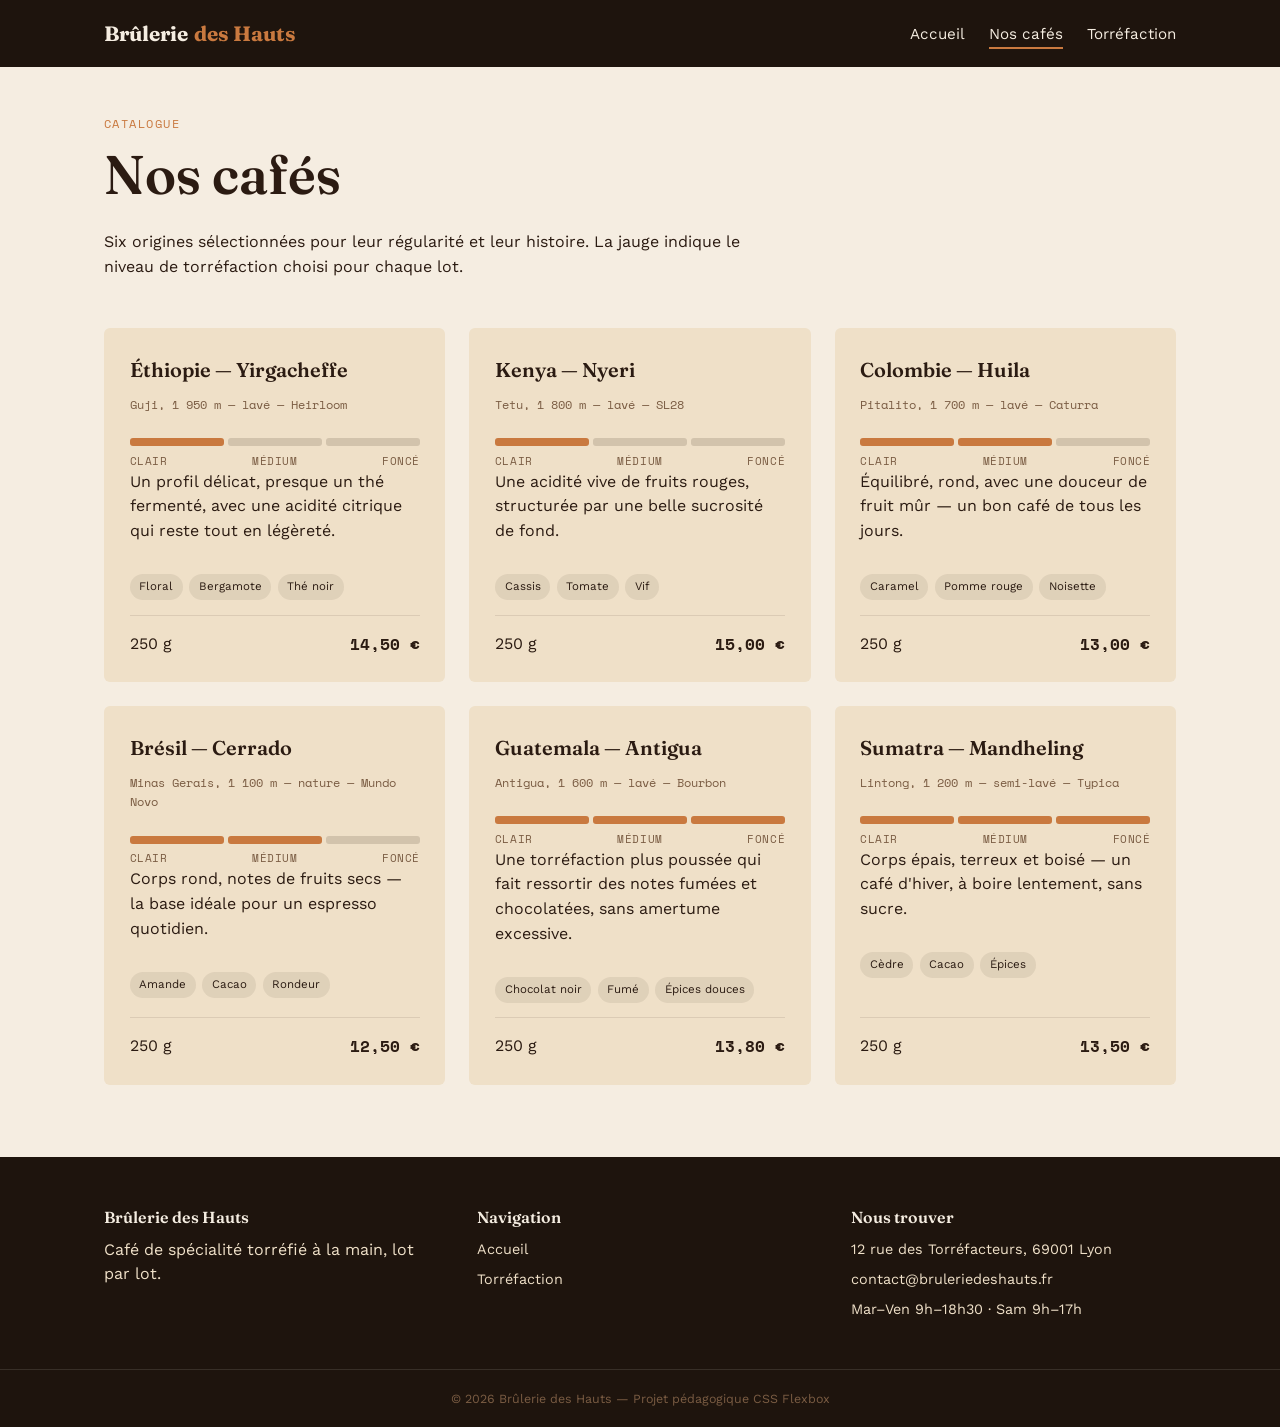
==== cafes.html @ 4fbc8ac4 "Add files via upload Ajout du site flex" ====
<!DOCTYPE html>
<html lang="fr">
<head>
<meta charset="UTF-8">
<meta name="viewport" content="width=device-width, initial-scale=1.0">
<title>Nos cafés — Brûlerie des Hauts</title>
<link rel="stylesheet" href="style.css">
</head>
<body>

<header class="site-header">
  <nav class="nav-bar">
    <a href="index.html" class="logo">Brûlerie <span>des Hauts</span></a>
    <button class="nav-toggle" aria-label="Ouvrir le menu" aria-expanded="false">☰ Menu</button>
    <ul class="nav-links">
      <li><a href="index.html">Accueil</a></li>
      <li><a href="cafes.html" aria-current="page">Nos cafés</a></li>
      <li><a href="torrefaction.html">Torréfaction</a></li>
    </ul>
  </nav>
</header>

<section style="padding-top: 3rem;">
  <div class="container">
    <div class="section-head">
      <p class="eyebrow">Catalogue</p>
      <h1>Nos cafés</h1>
      <p>Six origines sélectionnées pour leur régularité et leur histoire. La jauge indique le niveau de torréfaction choisi pour chaque lot.</p>
    </div>

    <div class="card-row">

      <div class="coffee-card">
        <h3>Éthiopie — Yirgacheffe</h3>
        <p class="coffee-origin">Guji, 1 950 m — lavé — Heirloom</p>
        <div class="roast-gauge"><div class="seg filled"></div><div class="seg"></div><div class="seg"></div></div>
        <div class="roast-gauge-labels"><span>Clair</span><span>Médium</span><span>Foncé</span></div>
        <p>Un profil délicat, presque un thé fermenté, avec une acidité citrique qui reste tout en légèreté.</p>
        <div class="tag-row"><span class="tag">Floral</span><span class="tag">Bergamote</span><span class="tag">Thé noir</span></div>
        <div class="coffee-footer"><span>250 g</span><span class="coffee-price">14,50 €</span></div>
      </div>

      <div class="coffee-card">
        <h3>Kenya — Nyeri</h3>
        <p class="coffee-origin">Tetu, 1 800 m — lavé — SL28</p>
        <div class="roast-gauge"><div class="seg filled"></div><div class="seg"></div><div class="seg"></div></div>
        <div class="roast-gauge-labels"><span>Clair</span><span>Médium</span><span>Foncé</span></div>
        <p>Une acidité vive de fruits rouges, structurée par une belle sucrosité de fond.</p>
        <div class="tag-row"><span class="tag">Cassis</span><span class="tag">Tomate</span><span class="tag">Vif</span></div>
        <div class="coffee-footer"><span>250 g</span><span class="coffee-price">15,00 €</span></div>
      </div>

      <div class="coffee-card">
        <h3>Colombie — Huila</h3>
        <p class="coffee-origin">Pitalito, 1 700 m — lavé — Caturra</p>
        <div class="roast-gauge"><div class="seg filled"></div><div class="seg filled"></div><div class="seg"></div></div>
        <div class="roast-gauge-labels"><span>Clair</span><span>Médium</span><span>Foncé</span></div>
        <p>Équilibré, rond, avec une douceur de fruit mûr — un bon café de tous les jours.</p>
        <div class="tag-row"><span class="tag">Caramel</span><span class="tag">Pomme rouge</span><span class="tag">Noisette</span></div>
        <div class="coffee-footer"><span>250 g</span><span class="coffee-price">13,00 €</span></div>
      </div>

      <div class="coffee-card">
        <h3>Brésil — Cerrado</h3>
        <p class="coffee-origin">Minas Gerais, 1 100 m — nature — Mundo Novo</p>
        <div class="roast-gauge"><div class="seg filled"></div><div class="seg filled"></div><div class="seg"></div></div>
        <div class="roast-gauge-labels"><span>Clair</span><span>Médium</span><span>Foncé</span></div>
        <p>Corps rond, notes de fruits secs — la base idéale pour un espresso quotidien.</p>
        <div class="tag-row"><span class="tag">Amande</span><span class="tag">Cacao</span><span class="tag">Rondeur</span></div>
        <div class="coffee-footer"><span>250 g</span><span class="coffee-price">12,50 €</span></div>
      </div>

      <div class="coffee-card">
        <h3>Guatemala — Antigua</h3>
        <p class="coffee-origin">Antigua, 1 600 m — lavé — Bourbon</p>
        <div class="roast-gauge"><div class="seg filled"></div><div class="seg filled"></div><div class="seg filled"></div></div>
        <div class="roast-gauge-labels"><span>Clair</span><span>Médium</span><span>Foncé</span></div>
        <p>Une torréfaction plus poussée qui fait ressortir des notes fumées et chocolatées, sans amertume excessive.</p>
        <div class="tag-row"><span class="tag">Chocolat noir</span><span class="tag">Fumé</span><span class="tag">Épices douces</span></div>
        <div class="coffee-footer"><span>250 g</span><span class="coffee-price">13,80 €</span></div>
      </div>

      <div class="coffee-card">
        <h3>Sumatra — Mandheling</h3>
        <p class="coffee-origin">Lintong, 1 200 m — semi-lavé — Typica</p>
        <div class="roast-gauge"><div class="seg filled"></div><div class="seg filled"></div><div class="seg filled"></div></div>
        <div class="roast-gauge-labels"><span>Clair</span><span>Médium</span><span>Foncé</span></div>
        <p>Corps épais, terreux et boisé — un café d'hiver, à boire lentement, sans sucre.</p>
        <div class="tag-row"><span class="tag">Cèdre</span><span class="tag">Cacao</span><span class="tag">Épices</span></div>
        <div class="coffee-footer"><span>250 g</span><span class="coffee-price">13,50 €</span></div>
      </div>

    </div>
  </div>
</section>

<footer class="site-footer">
  <div class="footer-inner">
    <div class="footer-col">
      <h3>Brûlerie des Hauts</h3>
      <p>Café de spécialité torréfié à la main, lot par lot.</p>
    </div>
    <div class="footer-col">
      <h3>Navigation</h3>
      <ul>
        <li><a href="index.html">Accueil</a></li>
        <li><a href="torrefaction.html">Torréfaction</a></li>
      </ul>
    </div>
    <div class="footer-col">
      <h3>Nous trouver</h3>
      <ul>
        <li>12 rue des Torréfacteurs, 69001 Lyon</li>
        <li>contact@bruleriedeshauts.fr</li>
        <li>Mar–Ven 9h–18h30 · Sam 9h–17h</li>
      </ul>
    </div>
  </div>
  <div class="footer-bottom">© 2026 Brûlerie des Hauts — Projet pédagogique CSS Flexbox</div>
</footer>

<script src="script.js"></script>
</body>
</html>
---- style.css ----
/* =========================================================
   BRÛLERIE DES HAUTS — style.css
   Site vitrine responsive construit avec Flexbox
   ========================================================= */

@import url('https://fonts.googleapis.com/css2?family=Fraunces:opsz,wght@9..144,400;9..144,600;9..144,700&family=Work+Sans:wght@400;500;600&family=Space+Mono:wght@400;700&display=swap');

:root {
  /* Palette */
  --bg-espresso: #1E140D;   /* fond sombre, sections "café" */
  --bg-cream: #F5EDE1;      /* fond clair principal */
  --cream-soft: #EFE0C8;    /* fond clair secondaire (cartes) */
  --accent-amber: #C9793F;  /* accent torréfaction */
  --brown-mid: #7A5C43;     /* texte secondaire / bordures */
  --text-dark: #2B1B12;     /* texte sur fond clair */
  --text-light: #F5EDE1;    /* texte sur fond sombre */

  --font-display: 'Fraunces', serif;
  --font-body: 'Work Sans', sans-serif;
  --font-mono: 'Space Mono', monospace;

  --radius: 6px;
  --gap-s: 0.75rem;
  --gap-m: 1.5rem;
  --gap-l: 3rem;
}

* { box-sizing: border-box; }

html { scroll-behavior: smooth; }

body {
  margin: 0;
  font-family: var(--font-body);
  color: var(--text-dark);
  background: var(--bg-cream);
  line-height: 1.55;
}

img { max-width: 100%; display: block; }

a { color: inherit; text-decoration: none; }

h1, h2, h3 {
  font-family: var(--font-display);
  margin: 0 0 0.5em 0;
  font-weight: 600;
}

h1 { font-size: clamp(2.2rem, 5vw, 3.4rem); line-height: 1.05; }
h2 { font-size: clamp(1.6rem, 3.5vw, 2.2rem); }
h3 { font-size: 1.25rem; }

p { margin: 0 0 1em 0; }

.eyebrow {
  font-family: var(--font-mono);
  font-size: 0.75rem;
  letter-spacing: 0.12em;
  text-transform: uppercase;
  color: var(--accent-amber);
}

.container {
  max-width: 1120px;
  margin: 0 auto;
  padding: 0 1.5rem;
}

button, .btn {
  font-family: var(--font-body);
  font-weight: 600;
  font-size: 0.95rem;
  cursor: pointer;
  border: none;
  border-radius: var(--radius);
  padding: 0.85rem 1.6rem;
}

.btn-primary {
  background: var(--accent-amber);
  color: var(--bg-espresso);
}
.btn-primary:hover { background: #b4692f; }

.btn-outline {
  background: transparent;
  border: 1.5px solid var(--text-light);
  color: var(--text-light);
}
.btn-outline:hover { background: rgba(245,237,225,0.1); }

/* =========================================================
   1) EN-TÊTE / NAVIGATION
   Flex row : logo à gauche, liens à droite (justify-content).
   En dessous de 640px : passage en colonne (flex-direction).
   ========================================================= */
.site-header {
  background: var(--bg-espresso);
  color: var(--text-light);
  position: sticky;
  top: 0;
  z-index: 10;
}

.nav-bar {
  display: flex;
  align-items: center;
  justify-content: space-between;
  padding: 1.1rem 1.5rem;
  max-width: 1120px;
  margin: 0 auto;
  gap: var(--gap-m);
}

.logo {
  font-family: var(--font-display);
  font-size: 1.3rem;
  font-weight: 700;
  display: flex;
  align-items: baseline;
  gap: 0.4rem;
}
.logo span { color: var(--accent-amber); }

.nav-links {
  display: flex;
  gap: var(--gap-m);
  list-style: none;
  margin: 0;
  padding: 0;
}

.nav-links a {
  font-size: 0.95rem;
  padding: 0.3rem 0;
  border-bottom: 2px solid transparent;
  transition: border-color 0.2s;
}
.nav-links a:hover,
.nav-links a[aria-current="page"] {
  border-bottom-color: var(--accent-amber);
}

.nav-toggle {
  display: none;
  background: transparent;
  border: 1px solid var(--text-light);
  color: var(--text-light);
  padding: 0.4rem 0.7rem;
}

@media (max-width: 640px) {
  .nav-links {
    display: none;
    flex-direction: column;      /* empilement vertical en mobile */
    width: 100%;
    gap: 0;
    padding: 0 1.5rem 1rem;
  }
  .nav-links.open { display: flex; }
  .nav-links a { display: block; padding: 0.6rem 0; }
  .nav-bar { flex-wrap: wrap; }
  .nav-toggle { display: block; }
}

/* =========================================================
   2) HÉRO
   Flex row : texte / visuel côte à côte, puis empilés en colonne.
   ========================================================= */
.hero {
  background: var(--bg-espresso);
  color: var(--text-light);
}

.hero-inner {
  display: flex;
  align-items: center;
  gap: var(--gap-l);
  padding: 4rem 1.5rem 5rem;
  max-width: 1120px;
  margin: 0 auto;
}

.hero-text { flex: 1 1 420px; }
.hero-visual { flex: 1 1 360px; }

.hero-actions {
  display: flex;
  gap: var(--gap-s);
  flex-wrap: wrap;
  margin-top: 1.5rem;
}

@media (max-width: 800px) {
  .hero-inner { flex-direction: column; }
  .hero-visual { order: -1; }
}

/* ---- Courbe de torréfaction (élément signature, en SVG) ---- */
.roast-curve-card {
  background: rgba(245,237,225,0.06);
  border: 1px solid rgba(245,237,225,0.15);
  border-radius: var(--radius);
  padding: 1.5rem;
}
.roast-curve-card svg { width: 100%; height: auto; }
.roast-curve-legend {
  display: flex;
  justify-content: space-between;
  font-family: var(--font-mono);
  font-size: 0.7rem;
  color: var(--cream-soft);
  margin-top: 0.5rem;
}

/* =========================================================
   3) CARTES EN LIGNE SOUPLE (flex-wrap)
   Nombre de colonnes libre : chaque carte a une largeur de base
   et grandit/rétrécit selon l'espace (flex-grow / flex-shrink).
   ========================================================= */
.card-row {
  display: flex;
  flex-wrap: wrap;
  gap: var(--gap-m);
}

.card {
  flex: 1 1 260px;
  background: var(--cream-soft);
  border-radius: var(--radius);
  padding: 1.6rem;
}

.card-dark {
  background: var(--bg-espresso);
  color: var(--text-light);
}

section { padding: 4.5rem 0; }
.section-head { max-width: 640px; margin-bottom: var(--gap-l); }

/* =========================================================
   4) JAUGE DE TORRÉFACTION (élément signature)
   Barre flex divisée en 3 segments égaux (flex:1 chacun) ;
   le segment atteint est mis en avant.
   ========================================================= */
.roast-gauge {
  display: flex;
  gap: 4px;
  margin: 0.75rem 0 0.4rem;
}
.roast-gauge .seg {
  flex: 1;
  height: 8px;
  border-radius: 3px;
  background: rgba(43,27,18,0.15);
}
.roast-gauge .seg.filled { background: var(--accent-amber); }

.roast-gauge-labels {
  display: flex;
  justify-content: space-between;
  font-family: var(--font-mono);
  font-size: 0.68rem;
  color: var(--brown-mid);
  text-transform: uppercase;
  letter-spacing: 0.05em;
}

/* =========================================================
   5) FICHES CAFÉ (page "Nos cafés")
   Flex column à l'intérieur de chaque carte pour empiler
   nom / origine / jauge / notes / prix, avec justify-content
   qui pousse le prix en bas.
   ========================================================= */
.coffee-card {
  flex: 1 1 300px;
  display: flex;
  flex-direction: column;
  background: var(--cream-soft);
  border-radius: var(--radius);
  padding: 1.6rem;
}

.coffee-origin {
  font-family: var(--font-mono);
  font-size: 0.78rem;
  color: var(--brown-mid);
}

.tag-row {
  display: flex;
  flex-wrap: wrap;
  gap: 0.4rem;
  margin: 0.9rem 0;
}
.tag {
  font-size: 0.72rem;
  background: rgba(43,27,18,0.08);
  padding: 0.25rem 0.6rem;
  border-radius: 999px;
}

.coffee-footer {
  margin-top: auto;              /* pousse la ligne prix tout en bas */
  display: flex;
  justify-content: space-between;
  align-items: center;
  padding-top: 1rem;
  border-top: 1px solid rgba(43,27,18,0.1);
}
.coffee-price {
  font-family: var(--font-mono);
  font-weight: 700;
}

/* =========================================================
   6) CHRONOLOGIE DU PROCÉDÉ (page "Torréfaction")
   Flex row de 5 étapes reliées, qui devient une colonne
   sur petit écran.
   ========================================================= */
.timeline {
  display: flex;
  align-items: flex-start;
  gap: var(--gap-s);
}

.timeline-step {
  flex: 1 1 0;
  display: flex;
  flex-direction: column;
  gap: 0.6rem;
  text-align: left;
}

.timeline-num {
  font-family: var(--font-mono);
  font-size: 0.8rem;
  color: var(--accent-amber);
}

.timeline-divider {
  flex: 0 0 auto;
  width: 2.5rem;
  height: 1px;
  background: var(--brown-mid);
  margin-top: 1.4rem;
}

@media (max-width: 900px) {
  .timeline { flex-direction: column; }
  .timeline-divider { width: 1px; height: 1.5rem; margin-left: 0.1rem; }
}

/* =========================================================
   7) PIED DE PAGE
   Flex row : colonnes de liens + mentions, empilé en mobile.
   ========================================================= */
.site-footer {
  background: var(--bg-espresso);
  color: var(--cream-soft);
}

.footer-inner {
  display: flex;
  justify-content: space-between;
  flex-wrap: wrap;
  gap: var(--gap-l);
  padding: 3rem 1.5rem;
  max-width: 1120px;
  margin: 0 auto;
}

.footer-col { flex: 1 1 200px; }
.footer-col h3 { font-size: 1rem; color: var(--text-light); }
.footer-col ul { list-style: none; margin: 0; padding: 0; display: flex; flex-direction: column; gap: 0.5rem; font-size: 0.9rem; }

.footer-bottom {
  border-top: 1px solid rgba(245,237,225,0.12);
  text-align: center;
  font-size: 0.78rem;
  padding: 1.2rem;
  color: var(--brown-mid);
}
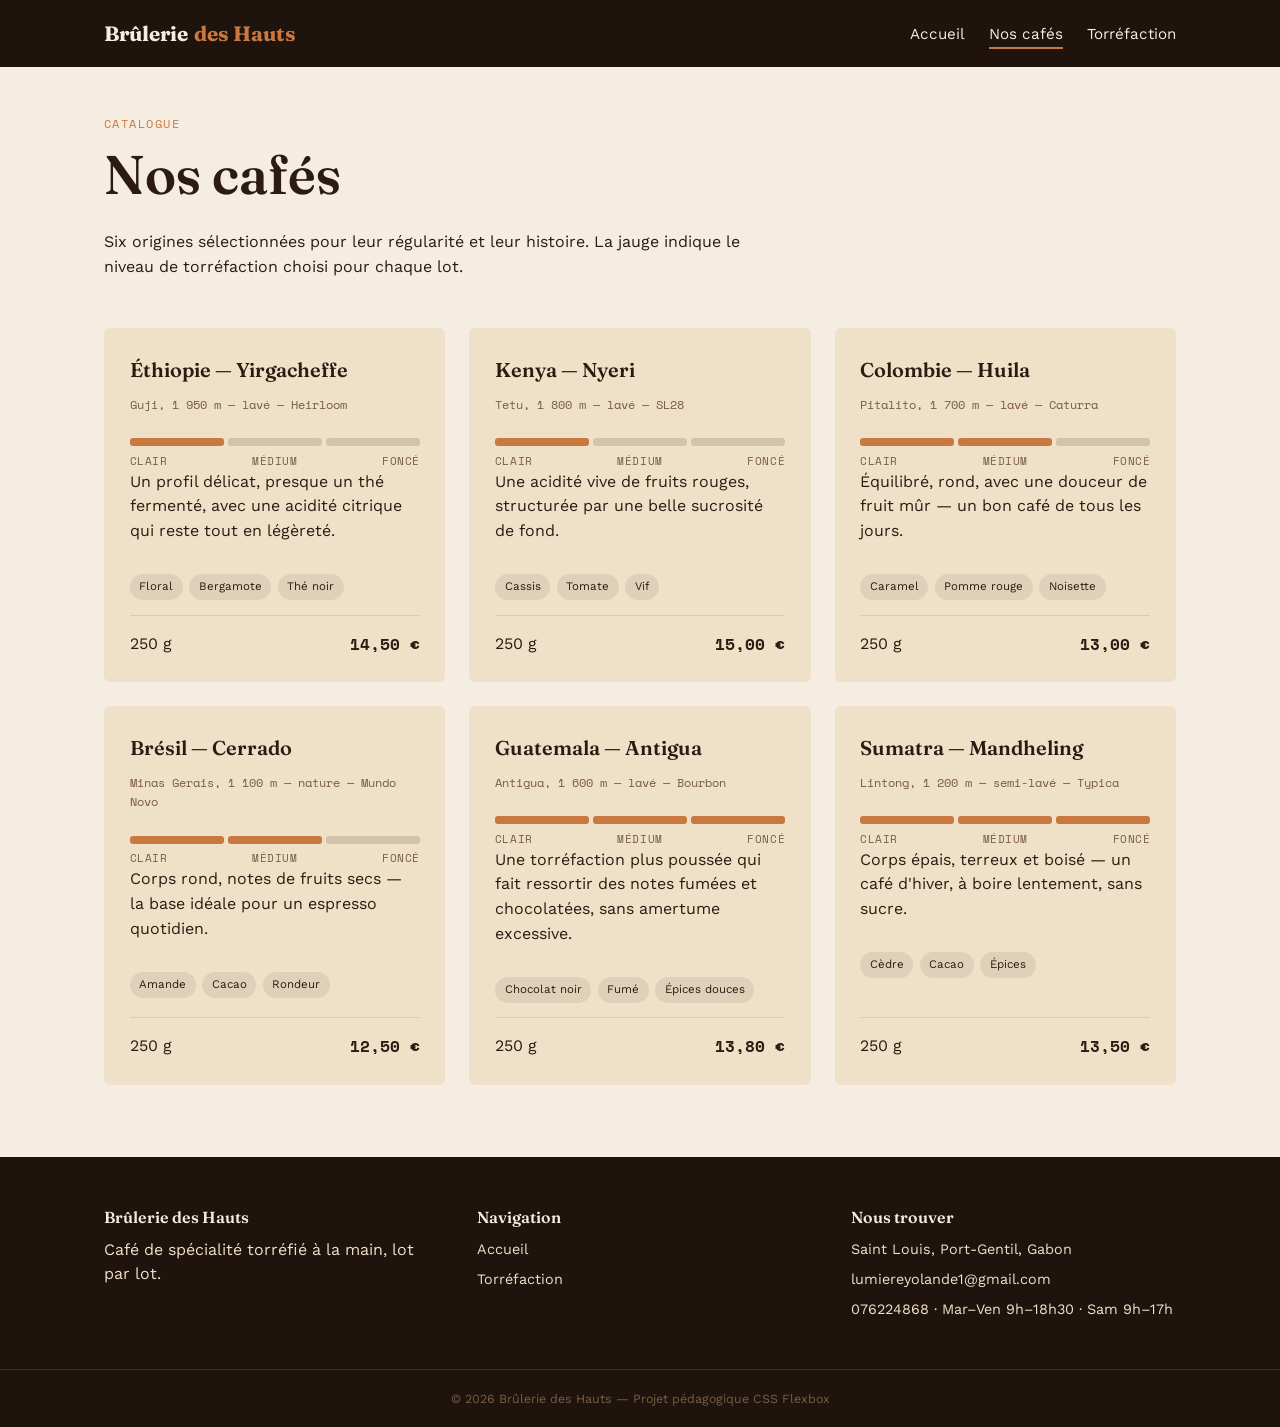
==== commit 51d83fa0: "Update cafes.html" ====
--- a/cafes.html
+++ b/cafes.html
@@ -11,8 +11,8 @@
 <header class="site-header">
   <nav class="nav-bar">
     <a href="index.html" class="logo">Brûlerie <span>des Hauts</span></a>
-    <button class="nav-toggle" aria-label="Ouvrir le menu" aria-expanded="false">☰ Menu</button>
-    <ul class="nav-links">
+    <button class="btn-menu" aria-label="Ouvrir le menu" aria-expanded="false">☰ Menu</button>
+    <ul class="liens-nav">
       <li><a href="index.html">Accueil</a></li>
       <li><a href="cafes.html" aria-current="page">Nos cafés</a></li>
       <li><a href="torrefaction.html">Torréfaction</a></li>
@@ -22,72 +22,72 @@
 
 <section style="padding-top: 3rem;">
   <div class="container">
-    <div class="section-head">
+    <div class="entete-section">
       <p class="eyebrow">Catalogue</p>
       <h1>Nos cafés</h1>
       <p>Six origines sélectionnées pour leur régularité et leur histoire. La jauge indique le niveau de torréfaction choisi pour chaque lot.</p>
     </div>
 
-    <div class="card-row">
+    <div class="ligne-cartes">
 
-      <div class="coffee-card">
+      <div class="carte-cafe">
         <h3>Éthiopie — Yirgacheffe</h3>
-        <p class="coffee-origin">Guji, 1 950 m — lavé — Heirloom</p>
-        <div class="roast-gauge"><div class="seg filled"></div><div class="seg"></div><div class="seg"></div></div>
-        <div class="roast-gauge-labels"><span>Clair</span><span>Médium</span><span>Foncé</span></div>
+        <p class="cafe-origine">Guji, 1 950 m — lavé — Heirloom</p>
+        <div class="jauge"><div class="seg actif"></div><div class="seg"></div><div class="seg"></div></div>
+        <div class="jauge-labels"><span>Clair</span><span>Médium</span><span>Foncé</span></div>
         <p>Un profil délicat, presque un thé fermenté, avec une acidité citrique qui reste tout en légèreté.</p>
-        <div class="tag-row"><span class="tag">Floral</span><span class="tag">Bergamote</span><span class="tag">Thé noir</span></div>
-        <div class="coffee-footer"><span>250 g</span><span class="coffee-price">14,50 €</span></div>
+        <div class="liste-tags"><span class="tag">Floral</span><span class="tag">Bergamote</span><span class="tag">Thé noir</span></div>
+        <div class="cafe-footer"><span>250 g</span><span class="cafe-prix">14,50 €</span></div>
       </div>
 
-      <div class="coffee-card">
+      <div class="carte-cafe">
         <h3>Kenya — Nyeri</h3>
-        <p class="coffee-origin">Tetu, 1 800 m — lavé — SL28</p>
-        <div class="roast-gauge"><div class="seg filled"></div><div class="seg"></div><div class="seg"></div></div>
-        <div class="roast-gauge-labels"><span>Clair</span><span>Médium</span><span>Foncé</span></div>
+        <p class="cafe-origine">Tetu, 1 800 m — lavé — SL28</p>
+        <div class="jauge"><div class="seg actif"></div><div class="seg"></div><div class="seg"></div></div>
+        <div class="jauge-labels"><span>Clair</span><span>Médium</span><span>Foncé</span></div>
         <p>Une acidité vive de fruits rouges, structurée par une belle sucrosité de fond.</p>
-        <div class="tag-row"><span class="tag">Cassis</span><span class="tag">Tomate</span><span class="tag">Vif</span></div>
-        <div class="coffee-footer"><span>250 g</span><span class="coffee-price">15,00 €</span></div>
+        <div class="liste-tags"><span class="tag">Cassis</span><span class="tag">Tomate</span><span class="tag">Vif</span></div>
+        <div class="cafe-footer"><span>250 g</span><span class="cafe-prix">15,00 €</span></div>
       </div>
 
-      <div class="coffee-card">
+      <div class="carte-cafe">
         <h3>Colombie — Huila</h3>
-        <p class="coffee-origin">Pitalito, 1 700 m — lavé — Caturra</p>
-        <div class="roast-gauge"><div class="seg filled"></div><div class="seg filled"></div><div class="seg"></div></div>
-        <div class="roast-gauge-labels"><span>Clair</span><span>Médium</span><span>Foncé</span></div>
+        <p class="cafe-origine">Pitalito, 1 700 m — lavé — Caturra</p>
+        <div class="jauge"><div class="seg actif"></div><div class="seg actif"></div><div class="seg"></div></div>
+        <div class="jauge-labels"><span>Clair</span><span>Médium</span><span>Foncé</span></div>
         <p>Équilibré, rond, avec une douceur de fruit mûr — un bon café de tous les jours.</p>
-        <div class="tag-row"><span class="tag">Caramel</span><span class="tag">Pomme rouge</span><span class="tag">Noisette</span></div>
-        <div class="coffee-footer"><span>250 g</span><span class="coffee-price">13,00 €</span></div>
+        <div class="liste-tags"><span class="tag">Caramel</span><span class="tag">Pomme rouge</span><span class="tag">Noisette</span></div>
+        <div class="cafe-footer"><span>250 g</span><span class="cafe-prix">13,00 €</span></div>
       </div>
 
-      <div class="coffee-card">
+      <div class="carte-cafe">
         <h3>Brésil — Cerrado</h3>
-        <p class="coffee-origin">Minas Gerais, 1 100 m — nature — Mundo Novo</p>
-        <div class="roast-gauge"><div class="seg filled"></div><div class="seg filled"></div><div class="seg"></div></div>
-        <div class="roast-gauge-labels"><span>Clair</span><span>Médium</span><span>Foncé</span></div>
+        <p class="cafe-origine">Minas Gerais, 1 100 m — nature — Mundo Novo</p>
+        <div class="jauge"><div class="seg actif"></div><div class="seg actif"></div><div class="seg"></div></div>
+        <div class="jauge-labels"><span>Clair</span><span>Médium</span><span>Foncé</span></div>
         <p>Corps rond, notes de fruits secs — la base idéale pour un espresso quotidien.</p>
-        <div class="tag-row"><span class="tag">Amande</span><span class="tag">Cacao</span><span class="tag">Rondeur</span></div>
-        <div class="coffee-footer"><span>250 g</span><span class="coffee-price">12,50 €</span></div>
+        <div class="liste-tags"><span class="tag">Amande</span><span class="tag">Cacao</span><span class="tag">Rondeur</span></div>
+        <div class="cafe-footer"><span>250 g</span><span class="cafe-prix">12,50 €</span></div>
       </div>
 
-      <div class="coffee-card">
+      <div class="carte-cafe">
         <h3>Guatemala — Antigua</h3>
-        <p class="coffee-origin">Antigua, 1 600 m — lavé — Bourbon</p>
-        <div class="roast-gauge"><div class="seg filled"></div><div class="seg filled"></div><div class="seg filled"></div></div>
-        <div class="roast-gauge-labels"><span>Clair</span><span>Médium</span><span>Foncé</span></div>
+        <p class="cafe-origine">Antigua, 1 600 m — lavé — Bourbon</p>
+        <div class="jauge"><div class="seg actif"></div><div class="seg actif"></div><div class="seg actif"></div></div>
+        <div class="jauge-labels"><span>Clair</span><span>Médium</span><span>Foncé</span></div>
         <p>Une torréfaction plus poussée qui fait ressortir des notes fumées et chocolatées, sans amertume excessive.</p>
-        <div class="tag-row"><span class="tag">Chocolat noir</span><span class="tag">Fumé</span><span class="tag">Épices douces</span></div>
-        <div class="coffee-footer"><span>250 g</span><span class="coffee-price">13,80 €</span></div>
+        <div class="liste-tags"><span class="tag">Chocolat noir</span><span class="tag">Fumé</span><span class="tag">Épices douces</span></div>
+        <div class="cafe-footer"><span>250 g</span><span class="cafe-prix">13,80 €</span></div>
       </div>
 
-      <div class="coffee-card">
+      <div class="carte-cafe">
         <h3>Sumatra — Mandheling</h3>
-        <p class="coffee-origin">Lintong, 1 200 m — semi-lavé — Typica</p>
-        <div class="roast-gauge"><div class="seg filled"></div><div class="seg filled"></div><div class="seg filled"></div></div>
-        <div class="roast-gauge-labels"><span>Clair</span><span>Médium</span><span>Foncé</span></div>
+        <p class="cafe-origine">Lintong, 1 200 m — semi-lavé — Typica</p>
+        <div class="jauge"><div class="seg actif"></div><div class="seg actif"></div><div class="seg actif"></div></div>
+        <div class="jauge-labels"><span>Clair</span><span>Médium</span><span>Foncé</span></div>
         <p>Corps épais, terreux et boisé — un café d'hiver, à boire lentement, sans sucre.</p>
-        <div class="tag-row"><span class="tag">Cèdre</span><span class="tag">Cacao</span><span class="tag">Épices</span></div>
-        <div class="coffee-footer"><span>250 g</span><span class="coffee-price">13,50 €</span></div>
+        <div class="liste-tags"><span class="tag">Cèdre</span><span class="tag">Cacao</span><span class="tag">Épices</span></div>
+        <div class="cafe-footer"><span>250 g</span><span class="cafe-prix">13,50 €</span></div>
       </div>
 
     </div>
@@ -95,30 +95,30 @@
 </section>
 
 <footer class="site-footer">
-  <div class="footer-inner">
-    <div class="footer-col">
+  <div class="footer-contenu">
+    <div class="footer-colonne">
       <h3>Brûlerie des Hauts</h3>
       <p>Café de spécialité torréfié à la main, lot par lot.</p>
     </div>
-    <div class="footer-col">
+    <div class="footer-colonne">
       <h3>Navigation</h3>
       <ul>
         <li><a href="index.html">Accueil</a></li>
         <li><a href="torrefaction.html">Torréfaction</a></li>
       </ul>
     </div>
-    <div class="footer-col">
+    <div class="footer-colonne">
       <h3>Nous trouver</h3>
       <ul>
-        <li>12 rue des Torréfacteurs, 69001 Lyon</li>
-        <li>contact@bruleriedeshauts.fr</li>
-        <li>Mar–Ven 9h–18h30 · Sam 9h–17h</li>
+        <li>Saint Louis, Port-Gentil, Gabon</li>
+        <li>lumiereyolande1@gmail.com</li>
+        <li>076224868 · Mar–Ven 9h–18h30 · Sam 9h–17h</li>
       </ul>
     </div>
   </div>
-  <div class="footer-bottom">© 2026 Brûlerie des Hauts — Projet pédagogique CSS Flexbox</div>
+  <div class="footer-bas">© 2026 Brûlerie des Hauts — Projet pédagogique CSS Flexbox</div>
 </footer>
 
 <script src="script.js"></script>
 </body>
-</html>
+                                                                  </html>
--- a/style.css
+++ b/style.css
@@ -1,19 +1,15 @@
-/* =========================================================
-   BRÛLERIE DES HAUTS — style.css
-   Site vitrine responsive construit avec Flexbox
-   ========================================================= */
-
 @import url('https://fonts.googleapis.com/css2?family=Fraunces:opsz,wght@9..144,400;9..144,600;9..144,700&family=Work+Sans:wght@400;500;600&family=Space+Mono:wght@400;700&display=swap');
 
+/* variables de couleurs et polices pour tout le site */
 :root {
-  /* Palette */
-  --bg-espresso: #1E140D;   /* fond sombre, sections "café" */
-  --bg-cream: #F5EDE1;      /* fond clair principal */
-  --cream-soft: #EFE0C8;    /* fond clair secondaire (cartes) */
-  --accent-amber: #C9793F;  /* accent torréfaction */
-  --brown-mid: #7A5C43;     /* texte secondaire / bordures */
-  --text-dark: #2B1B12;     /* texte sur fond clair */
-  --text-light: #F5EDE1;    /* texte sur fond sombre */
+  --bg-espresso: #1E140D;
+  --bg-cream: #F5EDE1;
+  --cream-soft: #EFE0C8;
+  /* --accent-amber: #D9822E;  trop clair, illisible sur le fond crème */
+  --accent-amber: #C9793F;
+  --brown-mid: #7A5C43;
+  --text-dark: #2B1B12;
+  --text-light: #F5EDE1;
 
   --font-display: 'Fraunces', serif;
   --font-body: 'Work Sans', sans-serif;
@@ -26,7 +22,6 @@
 }
 
 * { box-sizing: border-box; }
-
 html { scroll-behavior: smooth; }
 
 body {
@@ -38,7 +33,6 @@
 }
 
 img { max-width: 100%; display: block; }
-
 a { color: inherit; text-decoration: none; }
 
 h1, h2, h3 {
@@ -46,11 +40,9 @@
   margin: 0 0 0.5em 0;
   font-weight: 600;
 }
-
 h1 { font-size: clamp(2.2rem, 5vw, 3.4rem); line-height: 1.05; }
 h2 { font-size: clamp(1.6rem, 3.5vw, 2.2rem); }
 h3 { font-size: 1.25rem; }
-
 p { margin: 0 0 1em 0; }
 
 .eyebrow {
@@ -76,13 +68,8 @@
   border-radius: var(--radius);
   padding: 0.85rem 1.6rem;
 }
-
-.btn-primary {
-  background: var(--accent-amber);
-  color: var(--bg-espresso);
-}
-.btn-primary:hover { background: #b4692f; }
-
+.btn-primary { background: var(--accent-amber); color: var(--bg-espresso); }
+.btn-primary:hover { background: #b4692f; } /* un poil plus foncé que la variable de base pour que ça se voie au survol */
 .btn-outline {
   background: transparent;
   border: 1.5px solid var(--text-light);
@@ -90,11 +77,7 @@
 }
 .btn-outline:hover { background: rgba(245,237,225,0.1); }
 
-/* =========================================================
-   1) EN-TÊTE / NAVIGATION
-   Flex row : logo à gauche, liens à droite (justify-content).
-   En dessous de 640px : passage en colonne (flex-direction).
-   ========================================================= */
+/* header + nav */
 .site-header {
   background: var(--bg-espresso);
   color: var(--text-light);
@@ -123,26 +106,25 @@
 }
 .logo span { color: var(--accent-amber); }
 
-.nav-links {
+.liens-nav {
   display: flex;
   gap: var(--gap-m);
   list-style: none;
   margin: 0;
   padding: 0;
 }
-
-.nav-links a {
+.liens-nav a {
   font-size: 0.95rem;
   padding: 0.3rem 0;
   border-bottom: 2px solid transparent;
   transition: border-color 0.2s;
 }
-.nav-links a:hover,
-.nav-links a[aria-current="page"] {
+.liens-nav a:hover,
+.liens-nav a[aria-current="page"] {
   border-bottom-color: var(--accent-amber);
 }
 
-.nav-toggle {
+.btn-menu {
   display: none;
   background: transparent;
   border: 1px solid var(--text-light);
@@ -150,30 +132,29 @@
   padding: 0.4rem 0.7rem;
 }
 
+/* j'avais mis 768px au départ mais le menu passait en colonne trop tôt
+   sur mon téléphone, du coup je suis descendue à 640px */
 @media (max-width: 640px) {
-  .nav-links {
+  .liens-nav {
     display: none;
-    flex-direction: column;      /* empilement vertical en mobile */
+    flex-direction: column;
     width: 100%;
     gap: 0;
     padding: 0 1.5rem 1rem;
   }
-  .nav-links.open { display: flex; }
-  .nav-links a { display: block; padding: 0.6rem 0; }
+  .liens-nav.ouvert { display: flex; }
+  .liens-nav a { display: block; padding: 0.6rem 0; }
   .nav-bar { flex-wrap: wrap; }
-  .nav-toggle { display: block; }
-}
-
-/* =========================================================
-   2) HÉRO
-   Flex row : texte / visuel côte à côte, puis empilés en colonne.
-   ========================================================= */
+  .btn-menu { display: block; }
+}
+
+/* héro accueil */
 .hero {
   background: var(--bg-espresso);
   color: var(--text-light);
 }
 
-.hero-inner {
+.hero-contenu {
   display: flex;
   align-items: center;
   gap: var(--gap-l);
@@ -185,7 +166,7 @@
 .hero-text { flex: 1 1 420px; }
 .hero-visual { flex: 1 1 360px; }
 
-.hero-actions {
+.hero-boutons {
   display: flex;
   gap: var(--gap-s);
   flex-wrap: wrap;
@@ -193,19 +174,18 @@
 }
 
 @media (max-width: 800px) {
-  .hero-inner { flex-direction: column; }
-  .hero-visual { order: -1; }
-}
-
-/* ---- Courbe de torréfaction (élément signature, en SVG) ---- */
-.roast-curve-card {
+  .hero-contenu { flex-direction: column; }
+  .hero-visual { order: -1; } /* sans ça le visuel se retrouvait après le texte, pas terrible en mobile */
+}
+
+.encart-courbe {
   background: rgba(245,237,225,0.06);
   border: 1px solid rgba(245,237,225,0.15);
   border-radius: var(--radius);
   padding: 1.5rem;
 }
-.roast-curve-card svg { width: 100%; height: auto; }
-.roast-curve-legend {
+.encart-courbe svg { width: 100%; height: auto; }
+.legende-courbe {
   display: flex;
   justify-content: space-between;
   font-family: var(--font-mono);
@@ -214,51 +194,40 @@
   margin-top: 0.5rem;
 }
 
-/* =========================================================
-   3) CARTES EN LIGNE SOUPLE (flex-wrap)
-   Nombre de colonnes libre : chaque carte a une largeur de base
-   et grandit/rétrécit selon l'espace (flex-grow / flex-shrink).
-   ========================================================= */
-.card-row {
+/* cartes en ligne */
+.ligne-cartes {
   display: flex;
   flex-wrap: wrap;
   gap: var(--gap-m);
 }
 
 .card {
-  flex: 1 1 260px;
+  flex: 1 1 260px; /* 260px = largeur mini avant retour à la ligne, trouvé en testant */
   background: var(--cream-soft);
   border-radius: var(--radius);
   padding: 1.6rem;
 }
-
-.card-dark {
-  background: var(--bg-espresso);
-  color: var(--text-light);
-}
+.card-dark { background: var(--bg-espresso); color: var(--text-light); }
 
 section { padding: 4.5rem 0; }
-.section-head { max-width: 640px; margin-bottom: var(--gap-l); }
-
-/* =========================================================
-   4) JAUGE DE TORRÉFACTION (élément signature)
-   Barre flex divisée en 3 segments égaux (flex:1 chacun) ;
-   le segment atteint est mis en avant.
-   ========================================================= */
-.roast-gauge {
+.entete-section { max-width: 640px; margin-bottom: var(--gap-l); }
+
+/* jauge de torréfaction */
+.jauge {
   display: flex;
   gap: 4px;
   margin: 0.75rem 0 0.4rem;
 }
-.roast-gauge .seg {
+.jauge .seg {
   flex: 1;
   height: 8px;
   border-radius: 3px;
   background: rgba(43,27,18,0.15);
 }
-.roast-gauge .seg.filled { background: var(--accent-amber); }
-
-.roast-gauge-labels {
+.jauge .seg.actif { background: var(--accent-amber); }
+/* .jauge .seg.actif { background: orange; }  test couleur, gardé le var() finalement */
+
+.jauge-labels {
   display: flex;
   justify-content: space-between;
   font-family: var(--font-mono);
@@ -268,13 +237,8 @@
   letter-spacing: 0.05em;
 }
 
-/* =========================================================
-   5) FICHES CAFÉ (page "Nos cafés")
-   Flex column à l'intérieur de chaque carte pour empiler
-   nom / origine / jauge / notes / prix, avec justify-content
-   qui pousse le prix en bas.
-   ========================================================= */
-.coffee-card {
+/* fiches café */
+.carte-cafe {
   flex: 1 1 300px;
   display: flex;
   flex-direction: column;
@@ -283,13 +247,13 @@
   padding: 1.6rem;
 }
 
-.coffee-origin {
+.cafe-origine {
   font-family: var(--font-mono);
   font-size: 0.78rem;
   color: var(--brown-mid);
 }
 
-.tag-row {
+.liste-tags {
   display: flex;
   flex-wrap: wrap;
   gap: 0.4rem;
@@ -302,45 +266,33 @@
   border-radius: 999px;
 }
 
-.coffee-footer {
-  margin-top: auto;              /* pousse la ligne prix tout en bas */
+.cafe-footer {
+  margin-top: auto; /* galéré à trouver ça, sans ce truc le prix restait collé juste sous les tags */
   display: flex;
   justify-content: space-between;
   align-items: center;
   padding-top: 1rem;
   border-top: 1px solid rgba(43,27,18,0.1);
 }
-.coffee-price {
-  font-family: var(--font-mono);
-  font-weight: 700;
-}
-
-/* =========================================================
-   6) CHRONOLOGIE DU PROCÉDÉ (page "Torréfaction")
-   Flex row de 5 étapes reliées, qui devient une colonne
-   sur petit écran.
-   ========================================================= */
-.timeline {
+.cafe-prix { font-family: var(--font-mono); font-weight: 700; }
+
+/* étapes du procédé */
+.chronologie {
   display: flex;
   align-items: flex-start;
   gap: var(--gap-s);
 }
 
-.timeline-step {
+.etape {
   flex: 1 1 0;
   display: flex;
   flex-direction: column;
   gap: 0.6rem;
   text-align: left;
 }
-
-.timeline-num {
-  font-family: var(--font-mono);
-  font-size: 0.8rem;
-  color: var(--accent-amber);
-}
-
-.timeline-divider {
+.etape-num { font-family: var(--font-mono); font-size: 0.8rem; color: var(--accent-amber); }
+
+.separateur {
   flex: 0 0 auto;
   width: 2.5rem;
   height: 1px;
@@ -348,21 +300,17 @@
   margin-top: 1.4rem;
 }
 
+/* les 5 étapes commençaient à être trop serrées avant 900px, donc bascule ici
+   (testé aussi à 1024px mais ça faisait basculer même sur les écrans de PC classiques) */
 @media (max-width: 900px) {
-  .timeline { flex-direction: column; }
-  .timeline-divider { width: 1px; height: 1.5rem; margin-left: 0.1rem; }
-}
-
-/* =========================================================
-   7) PIED DE PAGE
-   Flex row : colonnes de liens + mentions, empilé en mobile.
-   ========================================================= */
-.site-footer {
-  background: var(--bg-espresso);
-  color: var(--cream-soft);
-}
-
-.footer-inner {
+  .chronologie { flex-direction: column; }
+  .separateur { width: 1px; height: 1.5rem; margin-left: 0.1rem; }
+}
+
+/* pied de page */
+.site-footer { background: var(--bg-espresso); color: var(--cream-soft); }
+
+.footer-contenu {
   display: flex;
   justify-content: space-between;
   flex-wrap: wrap;
@@ -372,14 +320,22 @@
   margin: 0 auto;
 }
 
-.footer-col { flex: 1 1 200px; }
-.footer-col h3 { font-size: 1rem; color: var(--text-light); }
-.footer-col ul { list-style: none; margin: 0; padding: 0; display: flex; flex-direction: column; gap: 0.5rem; font-size: 0.9rem; }
-
-.footer-bottom {
+.footer-colonne { flex: 1 1 200px; }
+.footer-colonne h3 { font-size: 1rem; color: var(--text-light); }
+.footer-colonne ul {
+  list-style: none;
+  margin: 0;
+  padding: 0;
+  display: flex;
+  flex-direction: column;
+  gap: 0.5rem;
+  font-size: 0.9rem;
+}
+
+.footer-bas {
   border-top: 1px solid rgba(245,237,225,0.12);
   text-align: center;
   font-size: 0.78rem;
   padding: 1.2rem;
   color: var(--brown-mid);
-}
+   }
